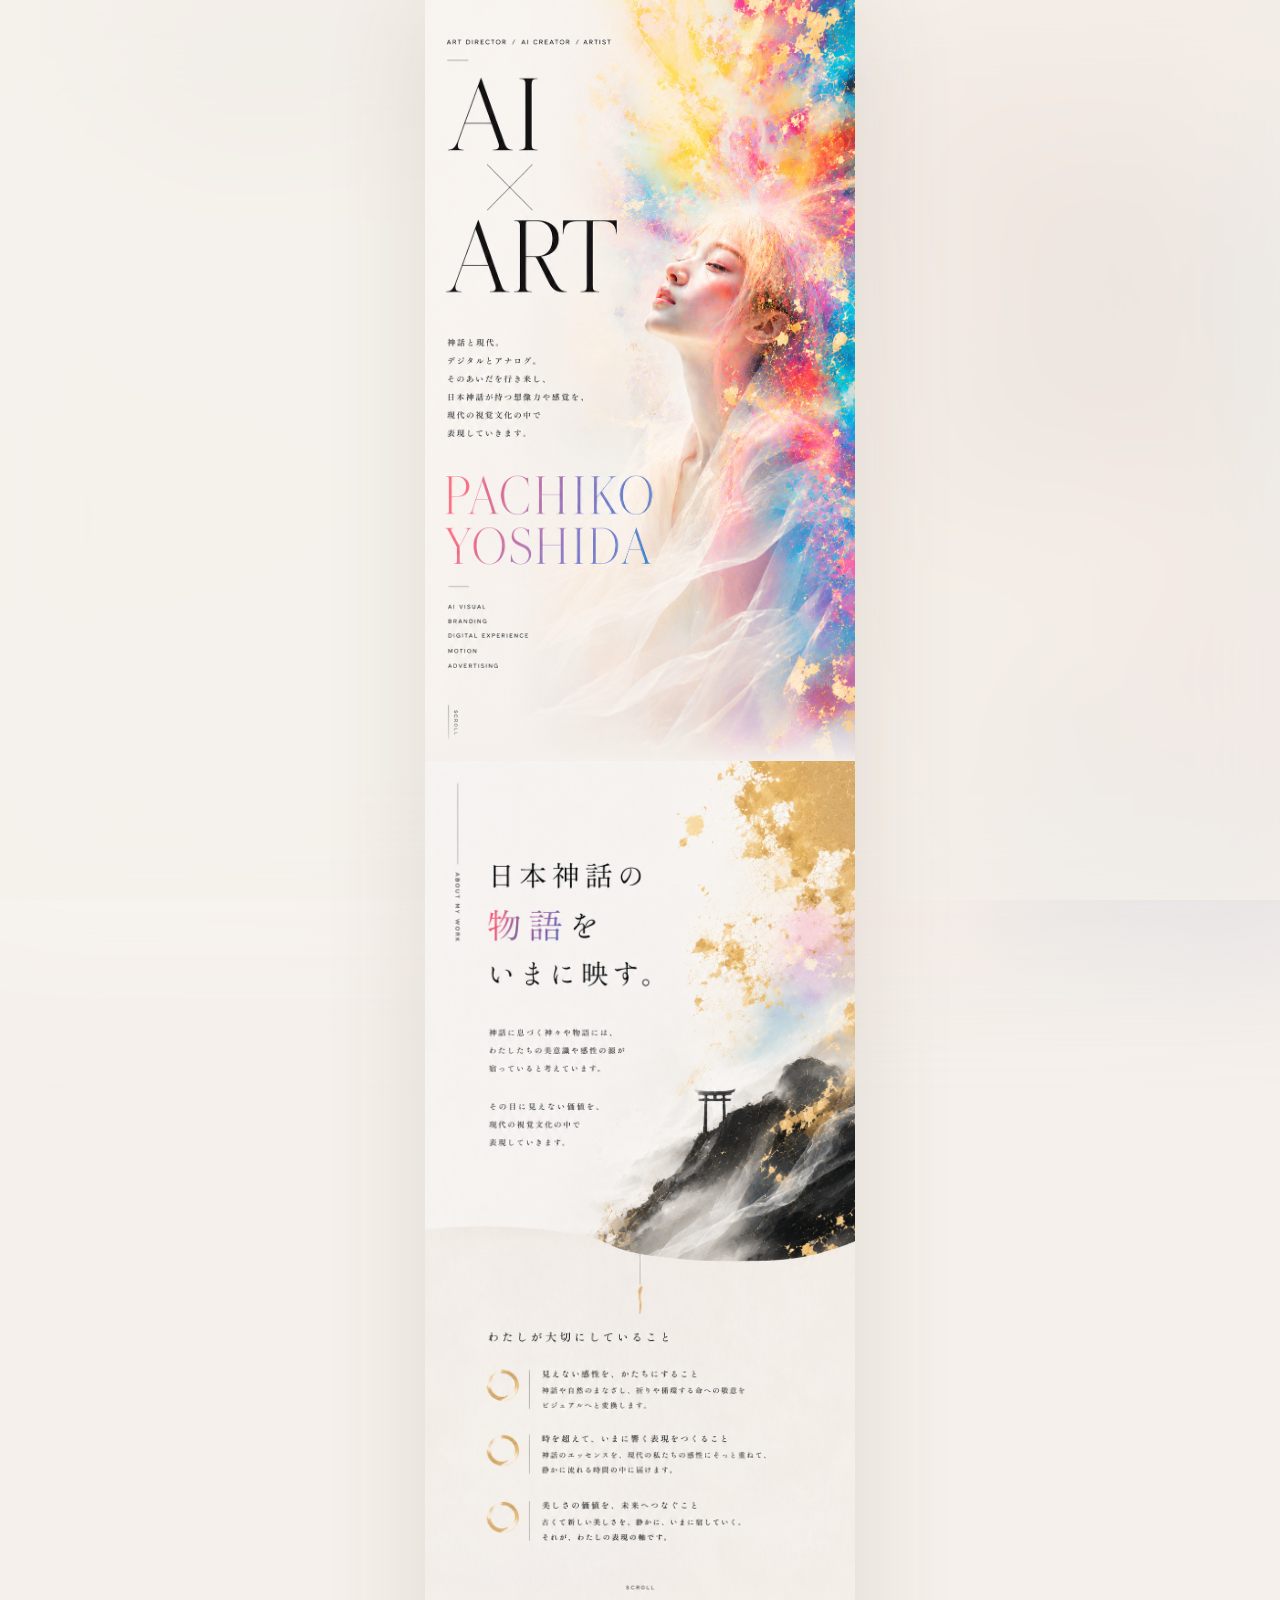
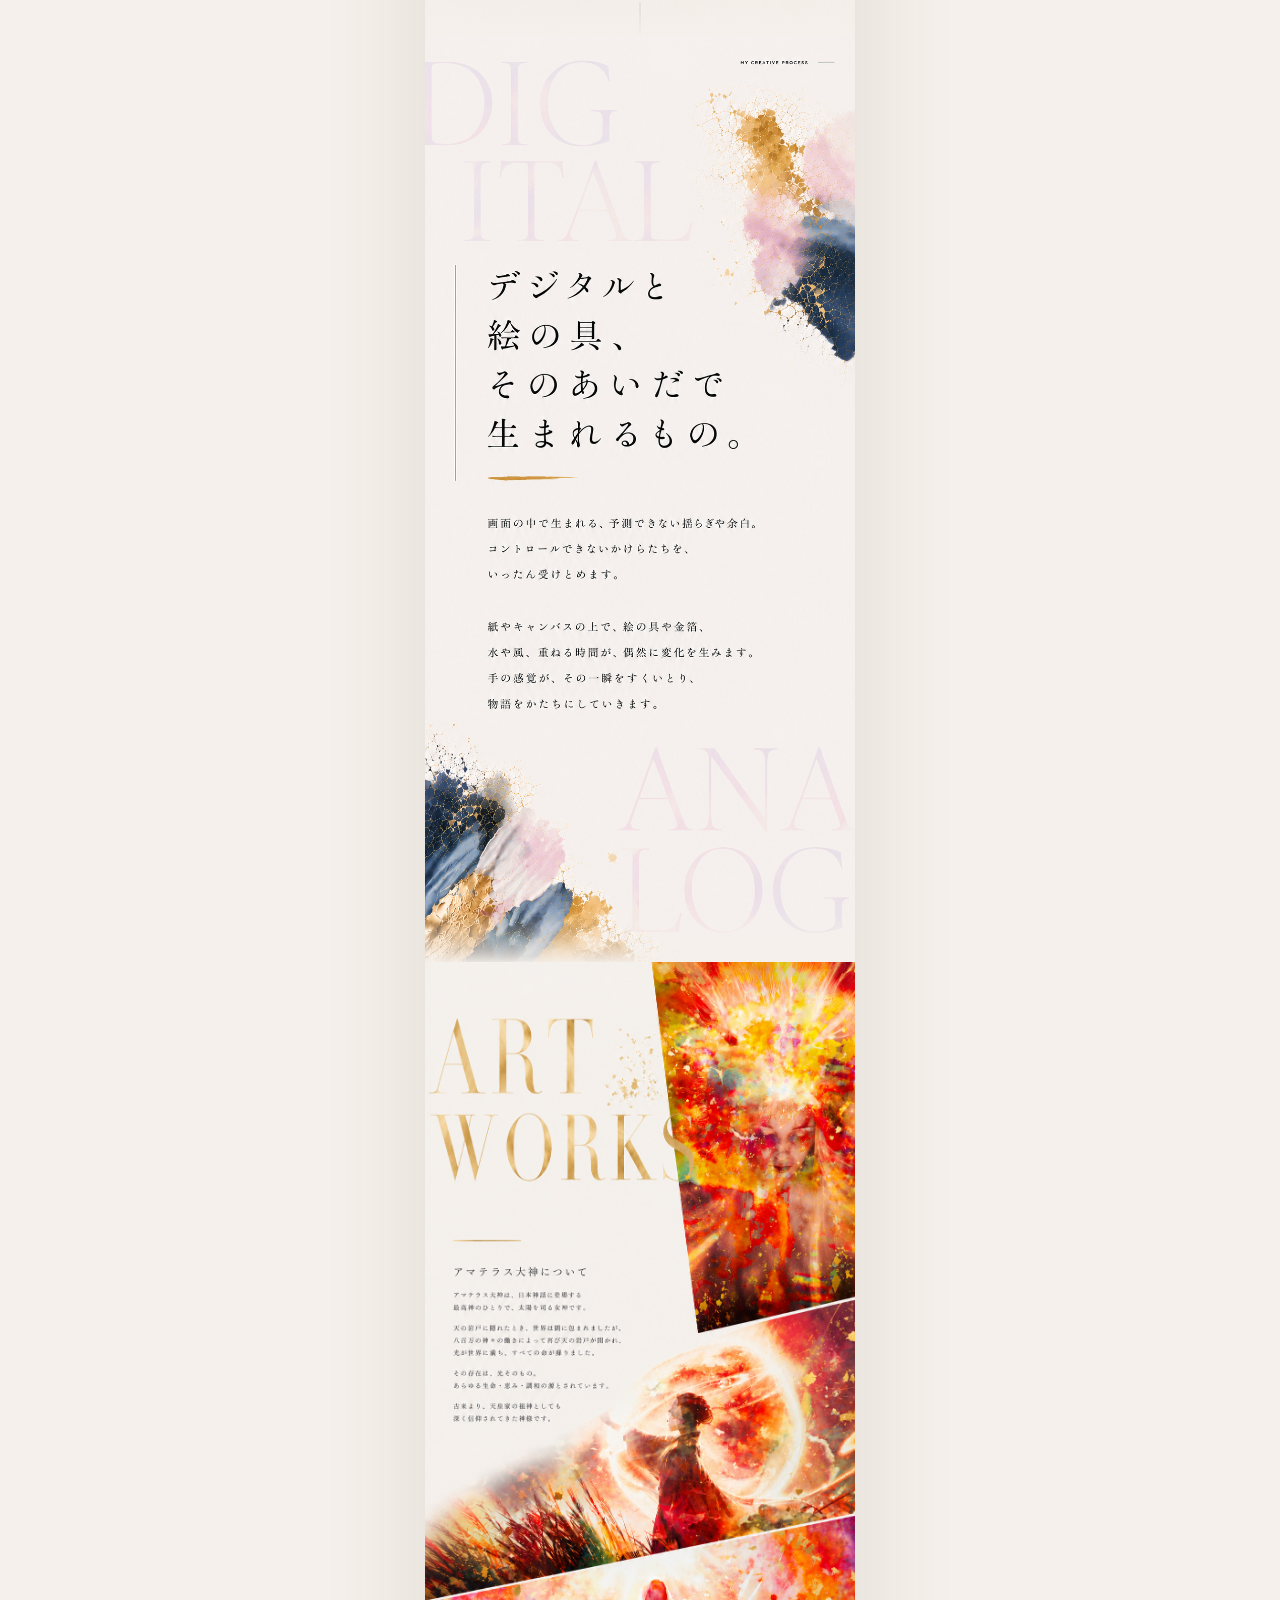
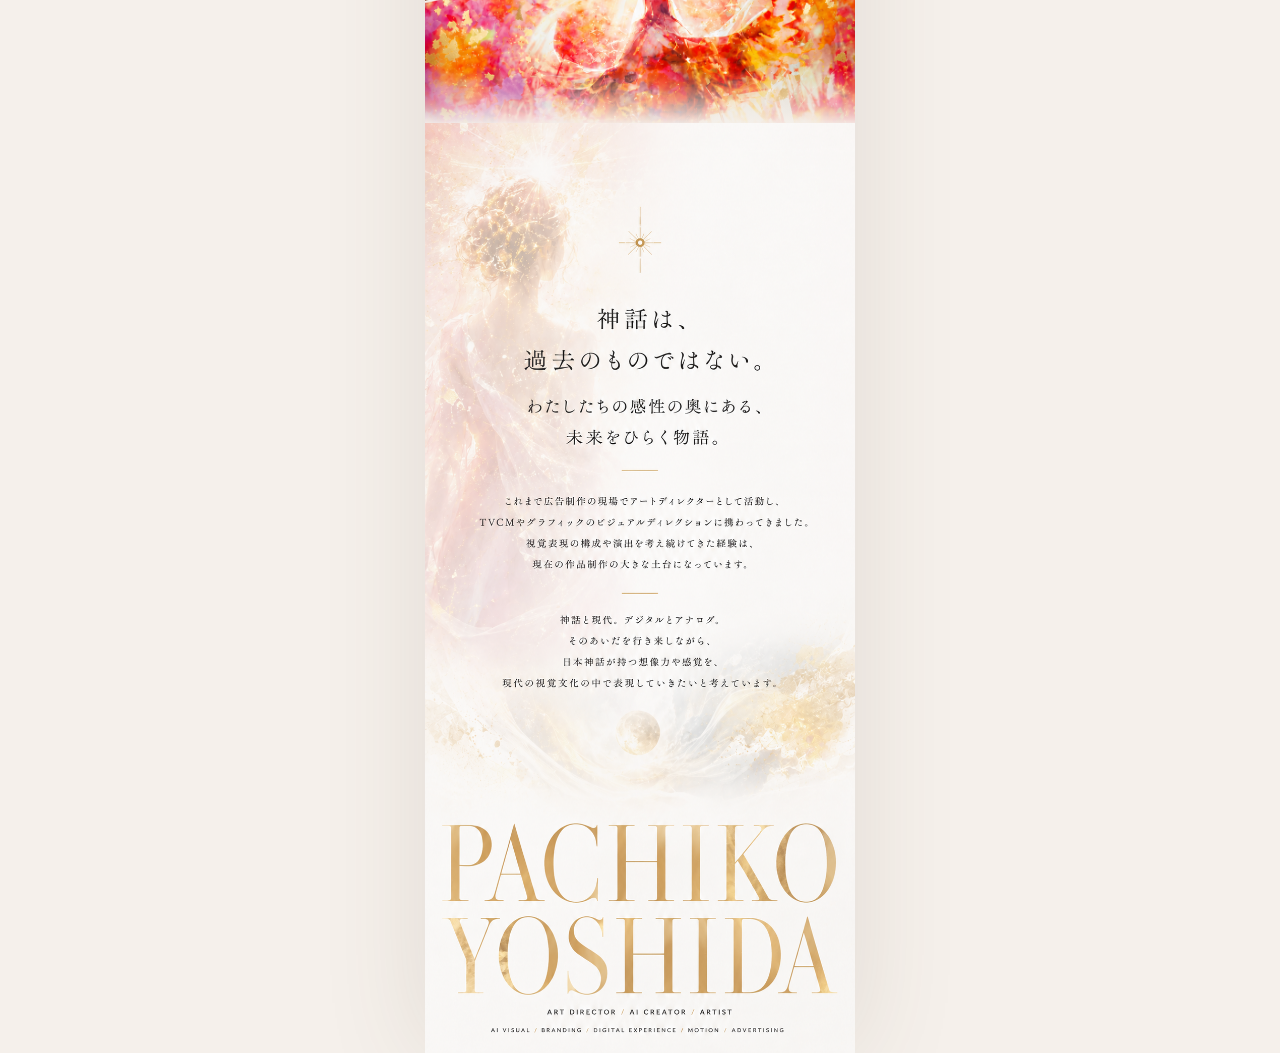
==== index.html @ c9222e5d "Add files via upload" ====
<!DOCTYPE html>
<html lang="ja">
<head>
  <meta charset="UTF-8">
  <meta name="viewport" content="width=device-width, initial-scale=1.0">
  <title>PACHIKO YOSHIDA | ART DIRECTOR / AI CREATOR / ARTIST</title>
  <link rel="stylesheet" href="css/style.css">
</head>
<body>

  <div class="bg-art" aria-hidden="true"></div>
  <div class="bg-overlay" aria-hidden="true"></div>

  <main class="lp">
    <div class="section">
      <img src="img/LP_01.png" alt="Hero — AI × ART" loading="eager">
    </div>
    <div class="section">
      <img src="img/LP_02.png" alt="About My Work" loading="lazy">
    </div>
    <div class="section">
      <img src="img/LP_03.png" alt="My Creative Process" loading="lazy">
    </div>
    <div class="section">
      <img src="img/LP_04.png" alt="Art Works" loading="lazy">
    </div>
    <div class="section">
      <img src="img/LP_05.png" alt="Profile" loading="lazy">
    </div>
  </main>

  <script>
    // 1枚目以外を非表示状態にセット（JSが動く場合のみ）
    const sections = Array.from(document.querySelectorAll('.section'));
    sections.slice(1).forEach(el => el.classList.add('is-hidden'));

    const observer = new IntersectionObserver((entries) => {
      entries.forEach(entry => {
        if (!entry.isIntersecting) return;
        // is-hidden を外すと CSS transition が走る
        entry.target.classList.remove('is-hidden');
        observer.unobserve(entry.target);
      });
    }, {
      threshold: 0,
      // 画面下端より 22% 上に入ったタイミングで発火
      // → デスクトップでもページ読み込み直後には発火しない
      rootMargin: '0px 0px -22% 0px'
    });

    sections.slice(1).forEach(el => observer.observe(el));
  </script>
</body>
</html>
---- css/style.css ----
/* =====================================================
   BASE
===================================================== */
*, *::before, *::after { box-sizing: border-box; margin: 0; padding: 0; }

html, body {
  background: #f5f0eb;
  overflow-x: hidden;
}

/* =====================================================
   PC BACKGROUND
===================================================== */
.bg-art {
  position: fixed;
  inset: -5%;
  background: url('../img/LP_01.png') center / cover no-repeat;
  filter: blur(72px) saturate(0.55) brightness(1.08);
  opacity: 0.28;
  z-index: 0;
  pointer-events: none;
}

.bg-overlay {
  position: fixed;
  inset: 0;
  background: rgba(245, 240, 235, 0.68);
  z-index: 1;
  pointer-events: none;
}

/* =====================================================
   LP WRAPPER
===================================================== */
.lp {
  position: relative;
  z-index: 2;
  max-width: 430px;
  margin: 0 auto;
  box-shadow: 0 0 100px rgba(90, 70, 50, 0.12);
}

/* =====================================================
   SECTION — 繋ぎ目
===================================================== */
.section {
  position: relative;
  line-height: 0;
  margin-bottom: -3px;

  /* スクロールアニメーション用 transition を常に持たせる
     → is-hidden を外したとき確実に遷移が走る */
  transition:
    opacity  0.95s cubic-bezier(0.22, 0.61, 0.36, 1),
    transform 0.95s cubic-bezier(0.22, 0.61, 0.36, 1);
}

.section:last-child { margin-bottom: 0; }

/* 繋ぎ目フェード */
.section:not(:last-child)::after {
  content: '';
  position: absolute;
  bottom: 0; left: 0; right: 0;
  height: 56px;
  background: linear-gradient(to bottom, transparent, #f5f0eb);
  pointer-events: none;
}

.section img {
  display: block;
  width: 100%;
  height: auto;
}

/* =====================================================
   SCROLL REVEAL
   JS が .is-hidden を外すと transition が走る
===================================================== */
.section.is-hidden {
  opacity: 0;
  transform: translateY(36px);
}

/* モーション無効設定を尊重 */
@media (prefers-reduced-motion: reduce) {
  .section { transition: none; }
  .section.is-hidden { opacity: 1; transform: none; }
}

/* =====================================================
   RESPONSIVE
===================================================== */
@media (max-width: 480px) {
  .lp { box-shadow: none; }
  .bg-art, .bg-overlay { display: none; }
}
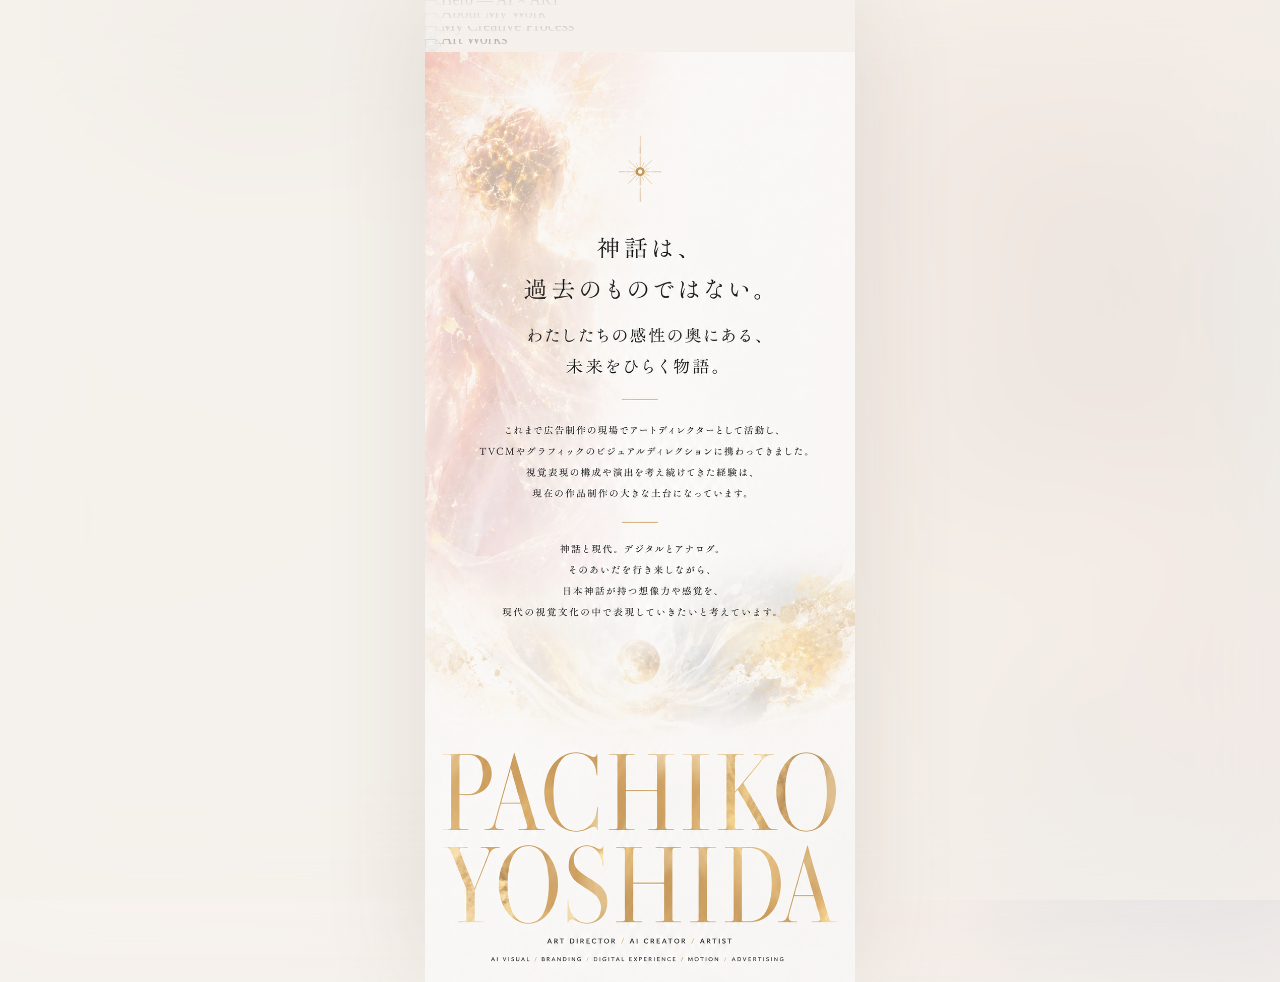
==== commit f5662e31: "Add files via upload" ====
--- a/index.html
+++ b/index.html
@@ -13,16 +13,16 @@
 
   <main class="lp">
     <div class="section">
-      <img src="img/LP_01.png" alt="Hero — AI × ART" loading="eager">
+      <img src="img/LP_01++.png" alt="Hero — AI × ART" loading="eager">
     </div>
     <div class="section">
-      <img src="img/LP_02.png" alt="About My Work" loading="lazy">
+      <img src="img/LP_02++.png" alt="About My Work" loading="lazy">
     </div>
     <div class="section">
-      <img src="img/LP_03.png" alt="My Creative Process" loading="lazy">
+      <img src="img/LP_03++.png" alt="My Creative Process" loading="lazy">
     </div>
     <div class="section">
-      <img src="img/LP_04.png" alt="Art Works" loading="lazy">
+      <img src="img/LP_04++.png" alt="Art Works" loading="lazy">
     </div>
     <div class="section">
       <img src="img/LP_05.png" alt="Profile" loading="lazy">
--- a/css/style.css
+++ b/css/style.css
@@ -19,6 +19,8 @@
   opacity: 0.28;
   z-index: 0;
   pointer-events: none;
+  will-change: transform;
+  transform: translateZ(0);
 }
 
 .bg-overlay {
@@ -94,4 +96,7 @@
 @media (max-width: 480px) {
   .lp { box-shadow: none; }
   .bg-art, .bg-overlay { display: none; }
+  /* モバイルではスクロールアニメーション無効 — opacity:0 の空白が目立つため */
+  .section { transition: none; }
+  .section.is-hidden { opacity: 1; transform: none; }
 }
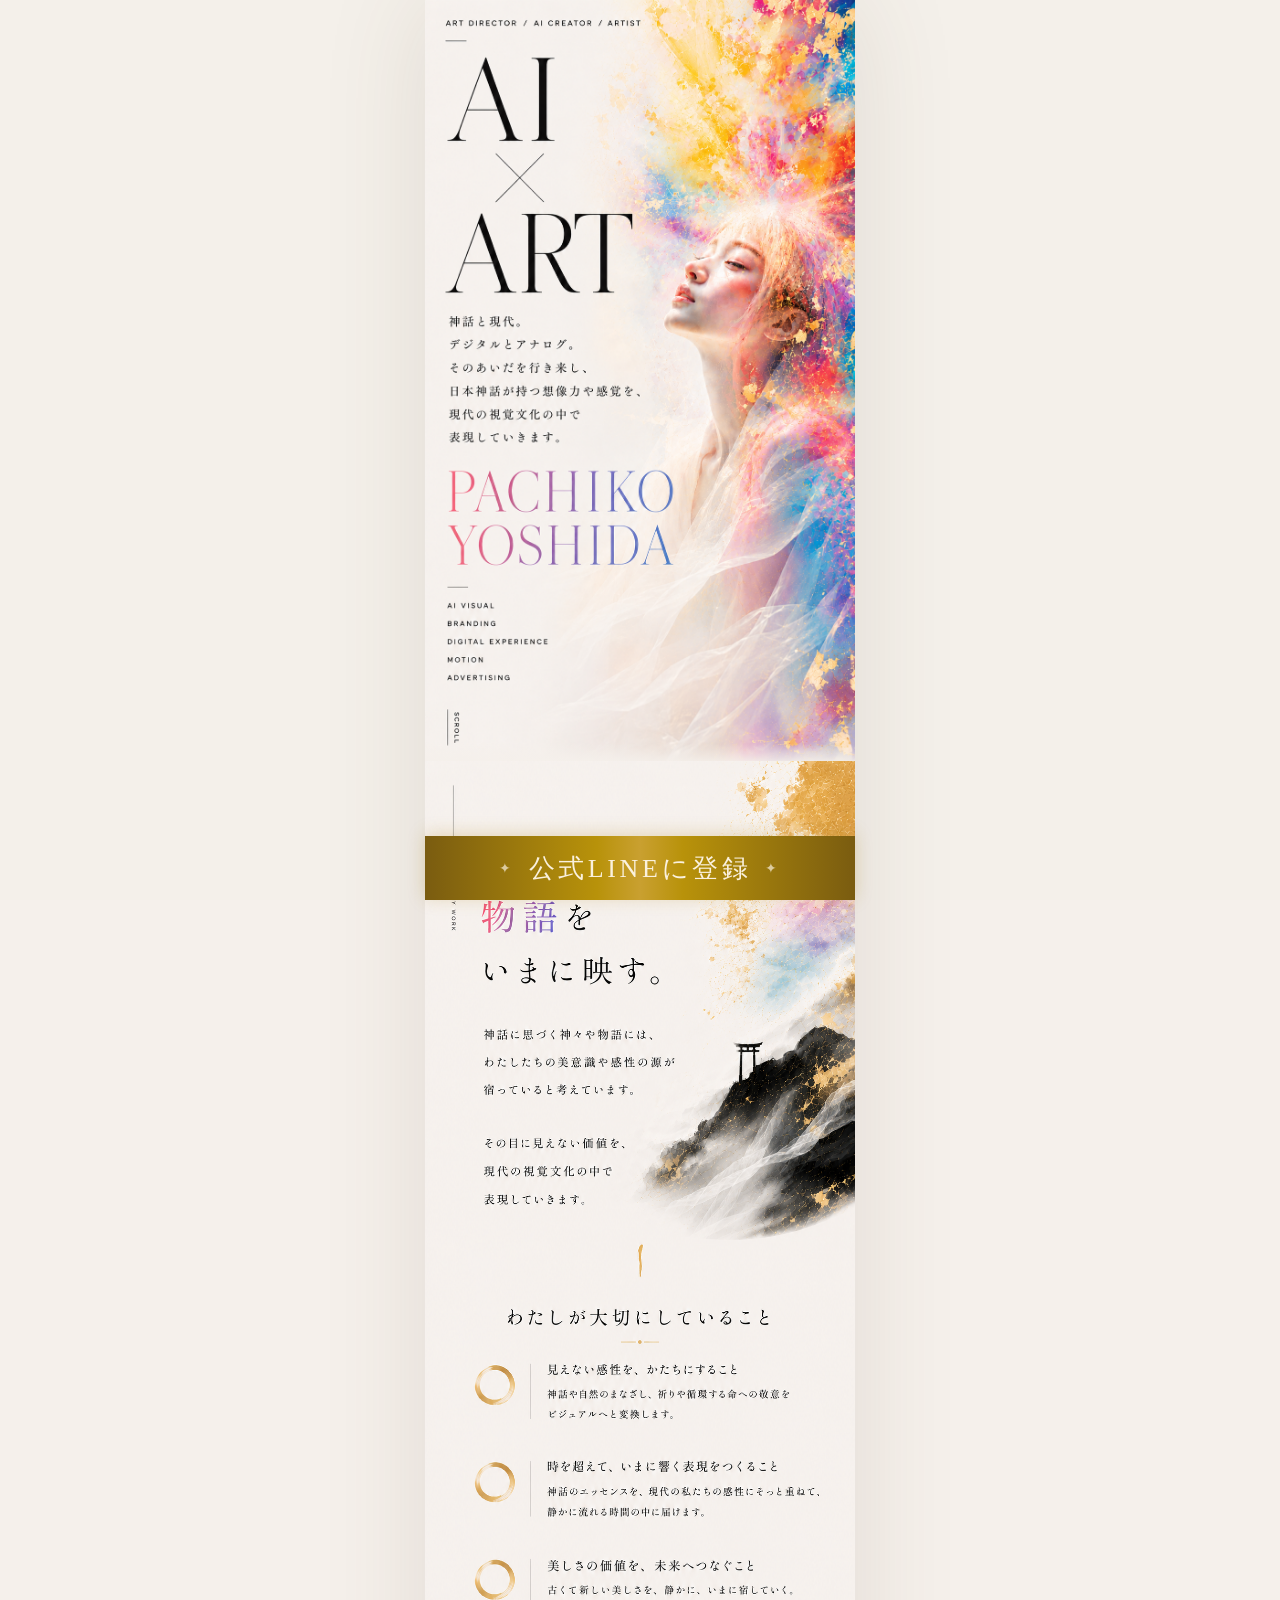
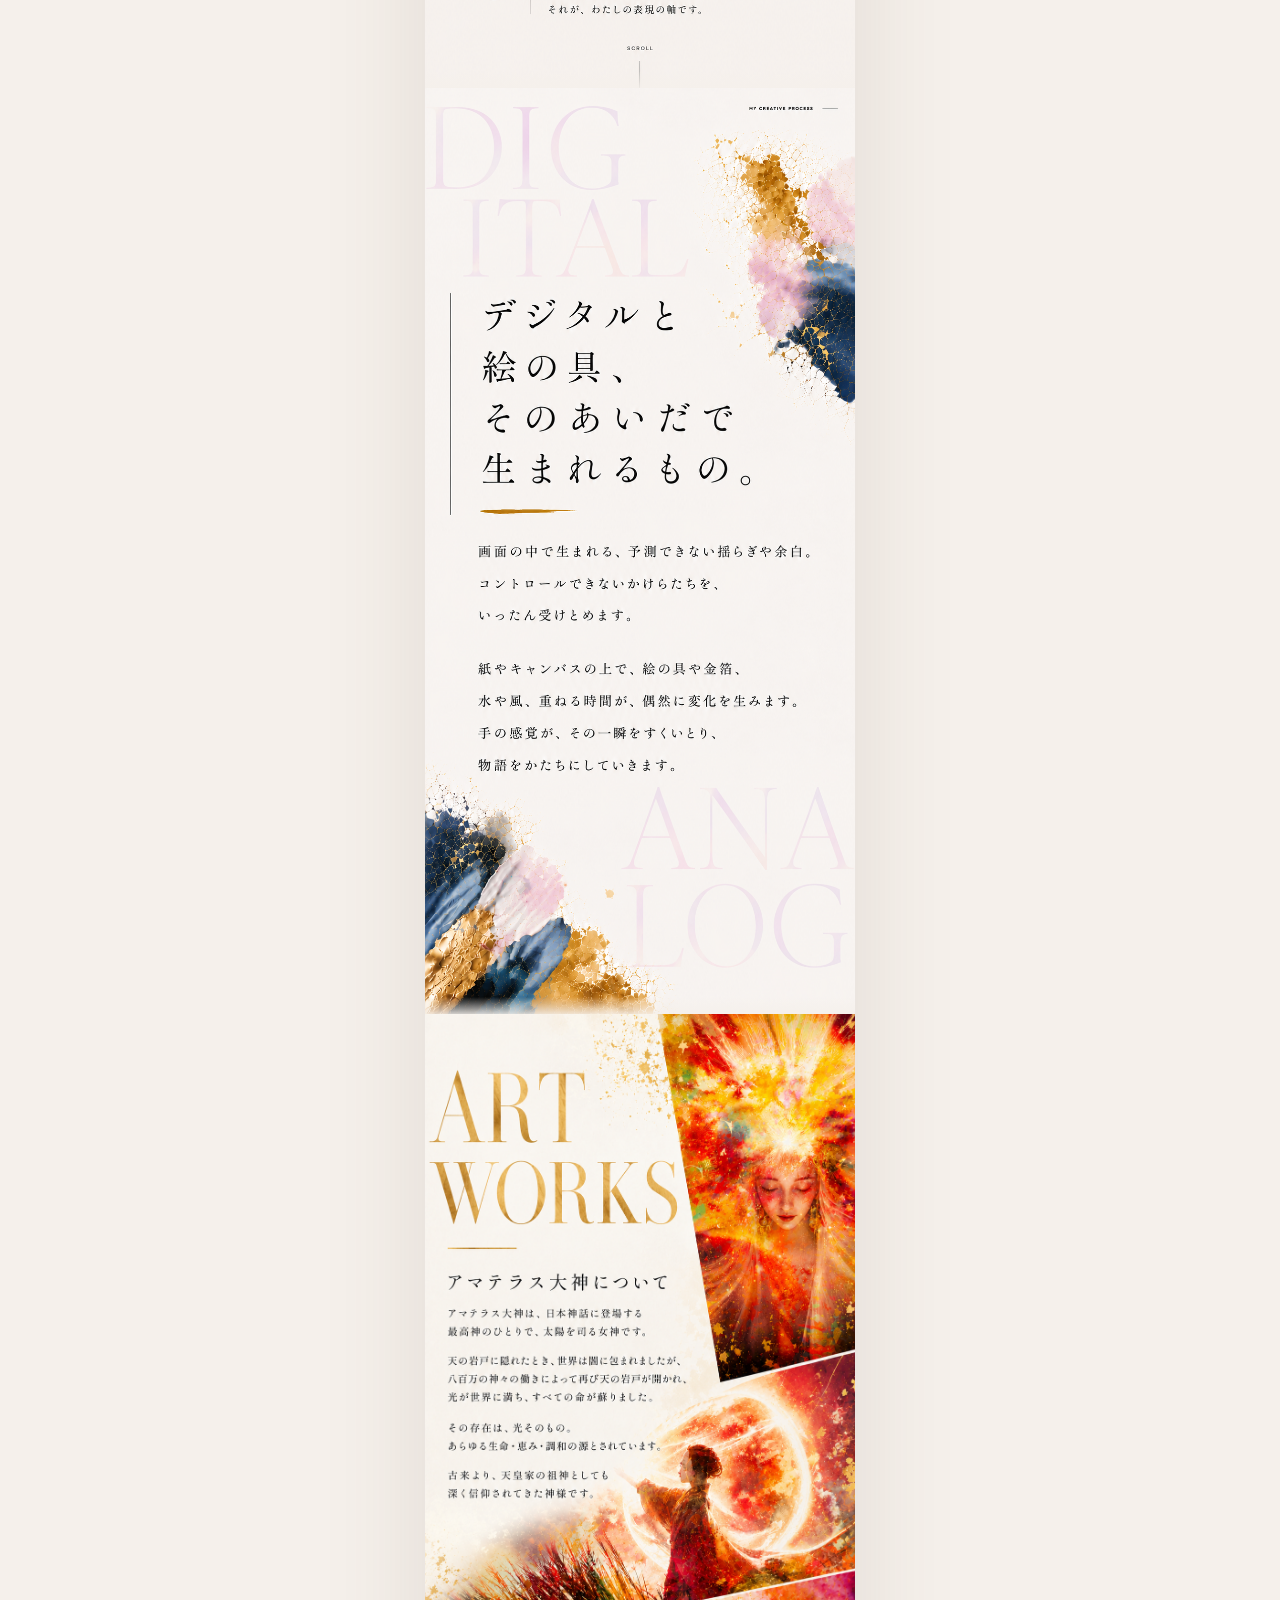
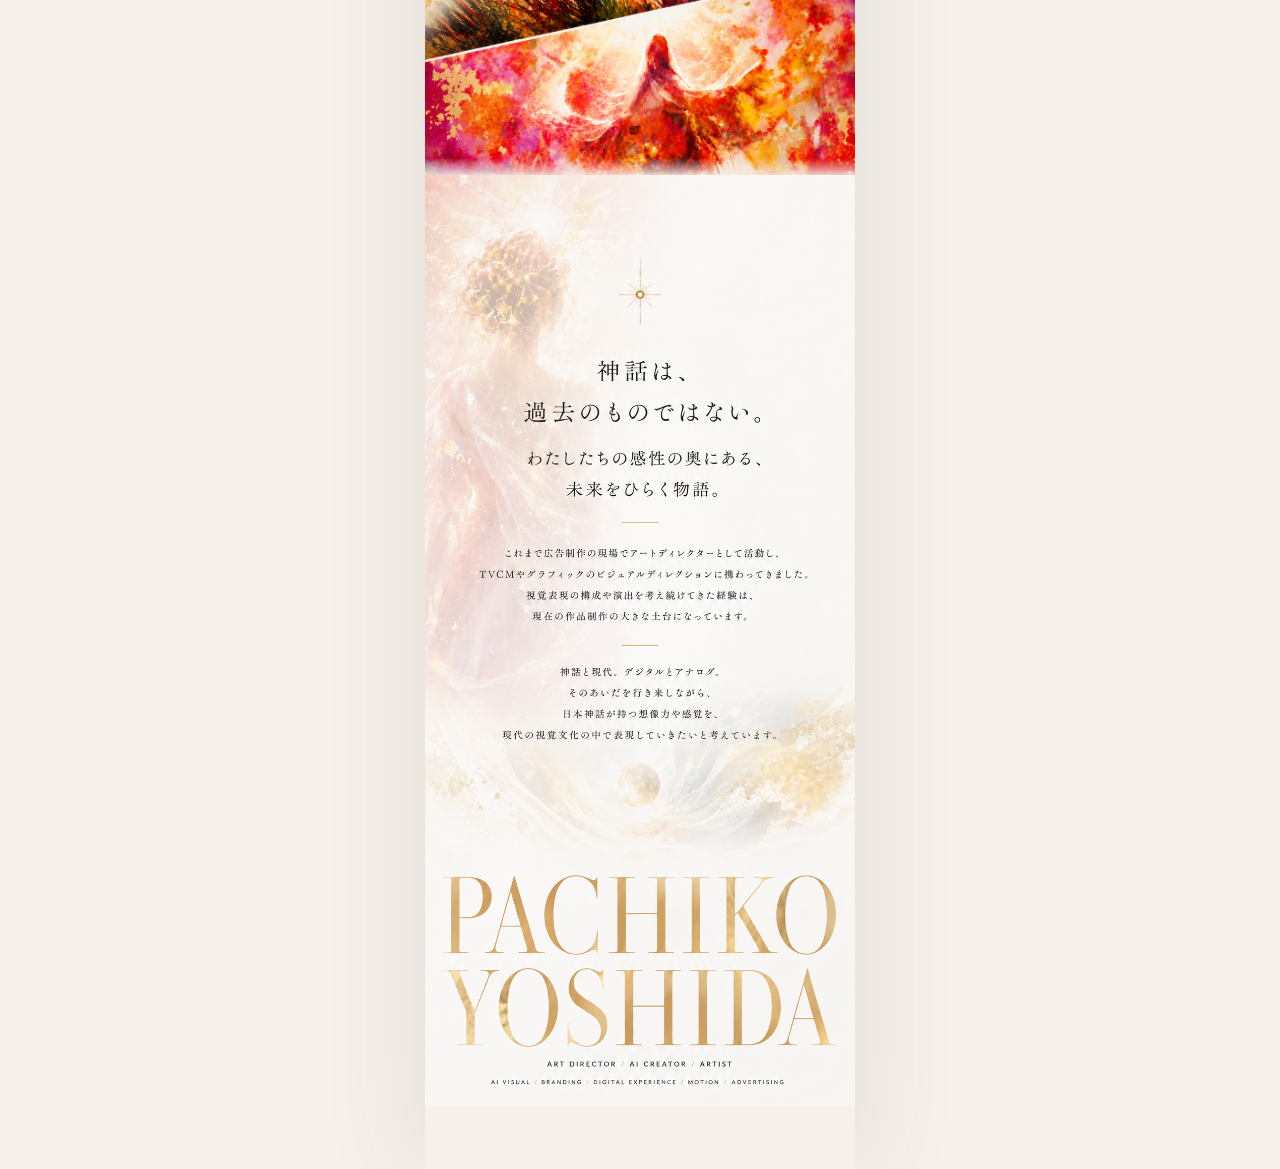
==== commit b5ea7e62: "Add files via upload" ====
--- a/index.html
+++ b/index.html
@@ -29,6 +29,10 @@
     </div>
   </main>
 
+  <a class="line-cta" href="https://lin.ee/XtZ4UDF" target="_blank" rel="noopener noreferrer">
+    <span class="line-cta__text">公式LINEに登録</span>
+  </a>
+
   <script>
     // 1枚目以外を非表示状態にセット（JSが動く場合のみ）
     const sections = Array.from(document.querySelectorAll('.section'));
--- a/css/style.css
+++ b/css/style.css
@@ -64,7 +64,7 @@
   content: '';
   position: absolute;
   bottom: 0; left: 0; right: 0;
-  height: 56px;
+  height: 20px;
   background: linear-gradient(to bottom, transparent, #f5f0eb);
   pointer-events: none;
 }
@@ -91,6 +91,52 @@
 }
 
 /* =====================================================
+   LINE 固定バナー
+===================================================== */
+.line-cta {
+  position: fixed;
+  bottom: 0;
+  left: 0;
+  right: 0;
+  max-width: 430px;
+  margin: 0 auto;
+  height: calc(64px + env(safe-area-inset-bottom, 0px));
+  padding-bottom: env(safe-area-inset-bottom, 0px);
+  background: linear-gradient(90deg, #7a5c10 0%, #b8920a 40%, #c9a030 50%, #b8920a 60%, #7a5c10 100%);
+  display: flex;
+  align-items: center;
+  justify-content: center;
+  text-decoration: none;
+  z-index: 1000;
+  box-shadow: 0 -2px 16px rgba(180, 140, 40, 0.28);
+  transition: opacity 0.2s;
+}
+
+.line-cta:hover { opacity: 0.88; }
+
+.line-cta__text {
+  font-family: 'Hiragino Mincho ProN', 'Yu Mincho', 'Noto Serif JP', serif;
+  font-size: 26px;
+  font-weight: 400;
+  color: rgba(253, 245, 230, 0.96);
+  letter-spacing: 0.14em;
+  display: flex;
+  align-items: center;
+  gap: 14px;
+}
+
+.line-cta__text::before,
+.line-cta__text::after {
+  content: '✦';
+  font-size: 14px;
+  opacity: 0.7;
+  flex-shrink: 0;
+}
+
+/* バナーにコンテンツが隠れないよう余白確保 */
+.lp { padding-bottom: calc(64px + env(safe-area-inset-bottom, 0px)); }
+
+/* =====================================================
    RESPONSIVE
 ===================================================== */
 @media (max-width: 480px) {
